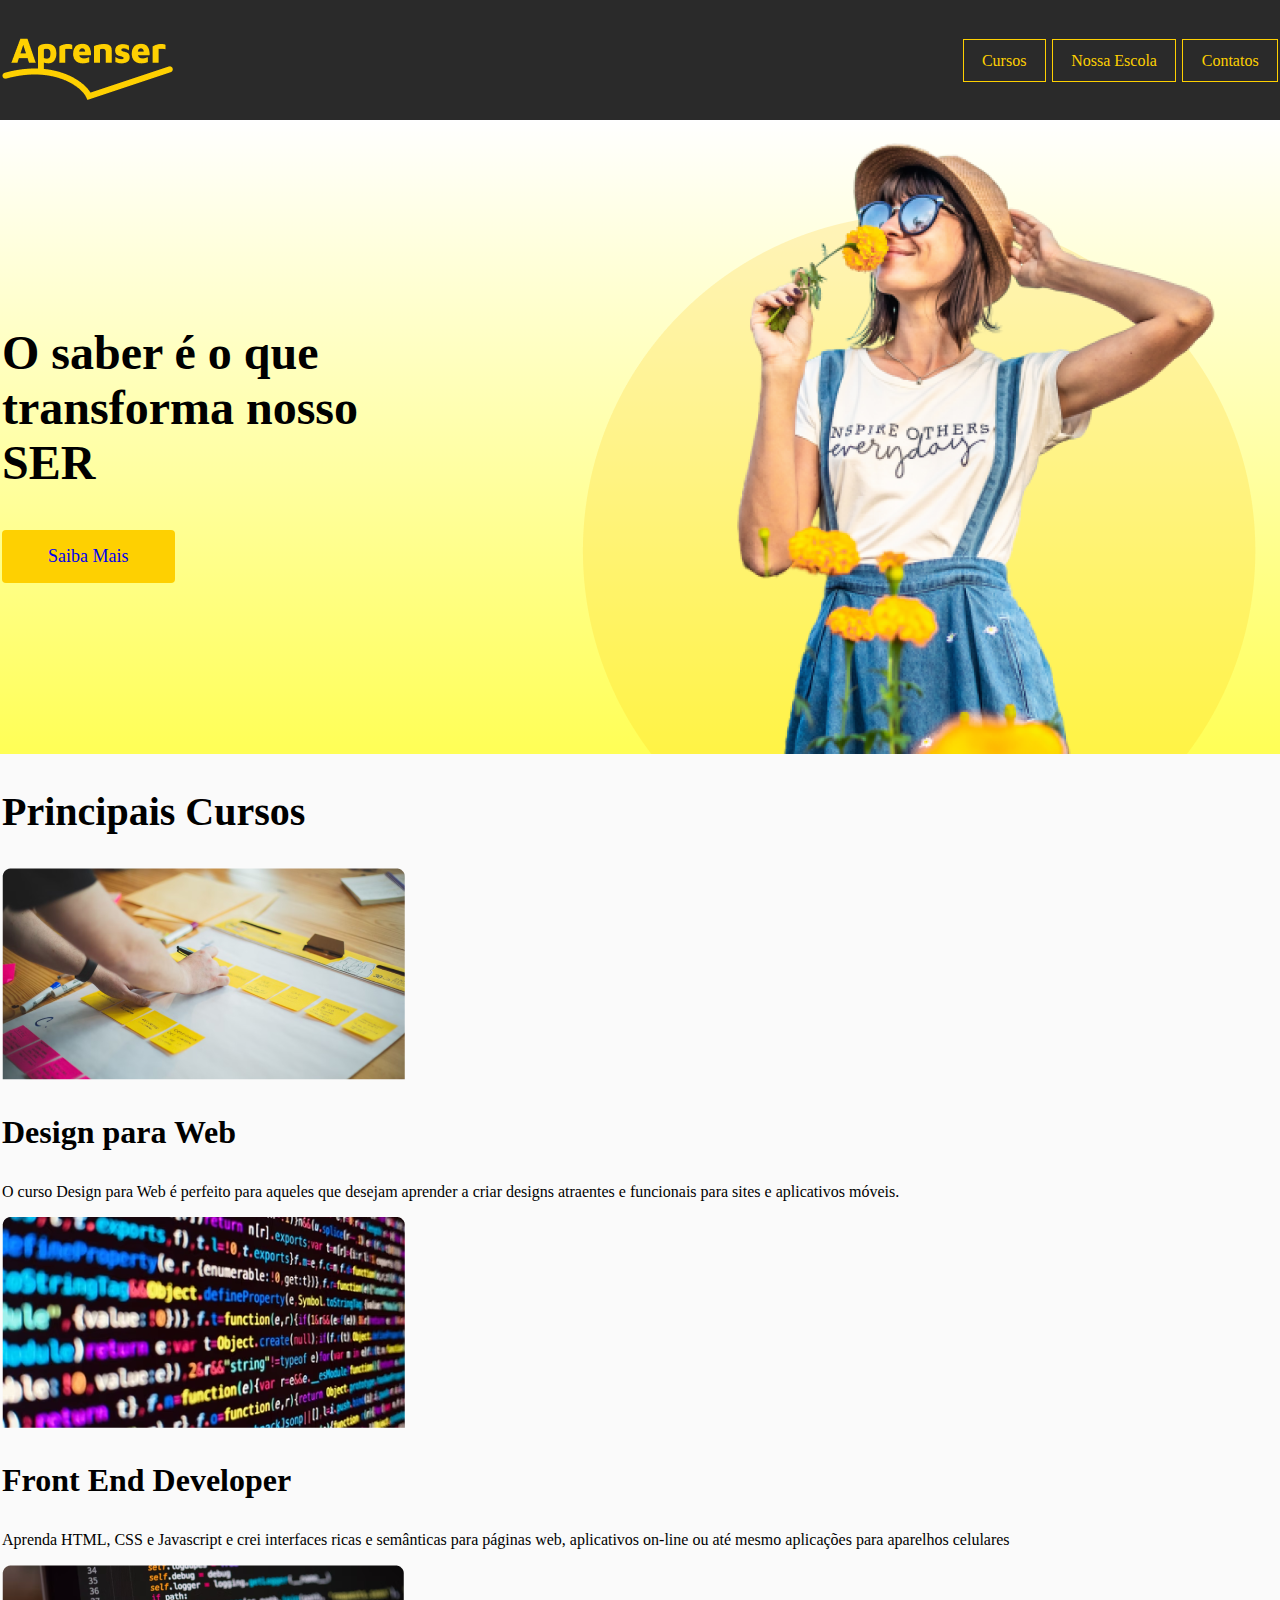
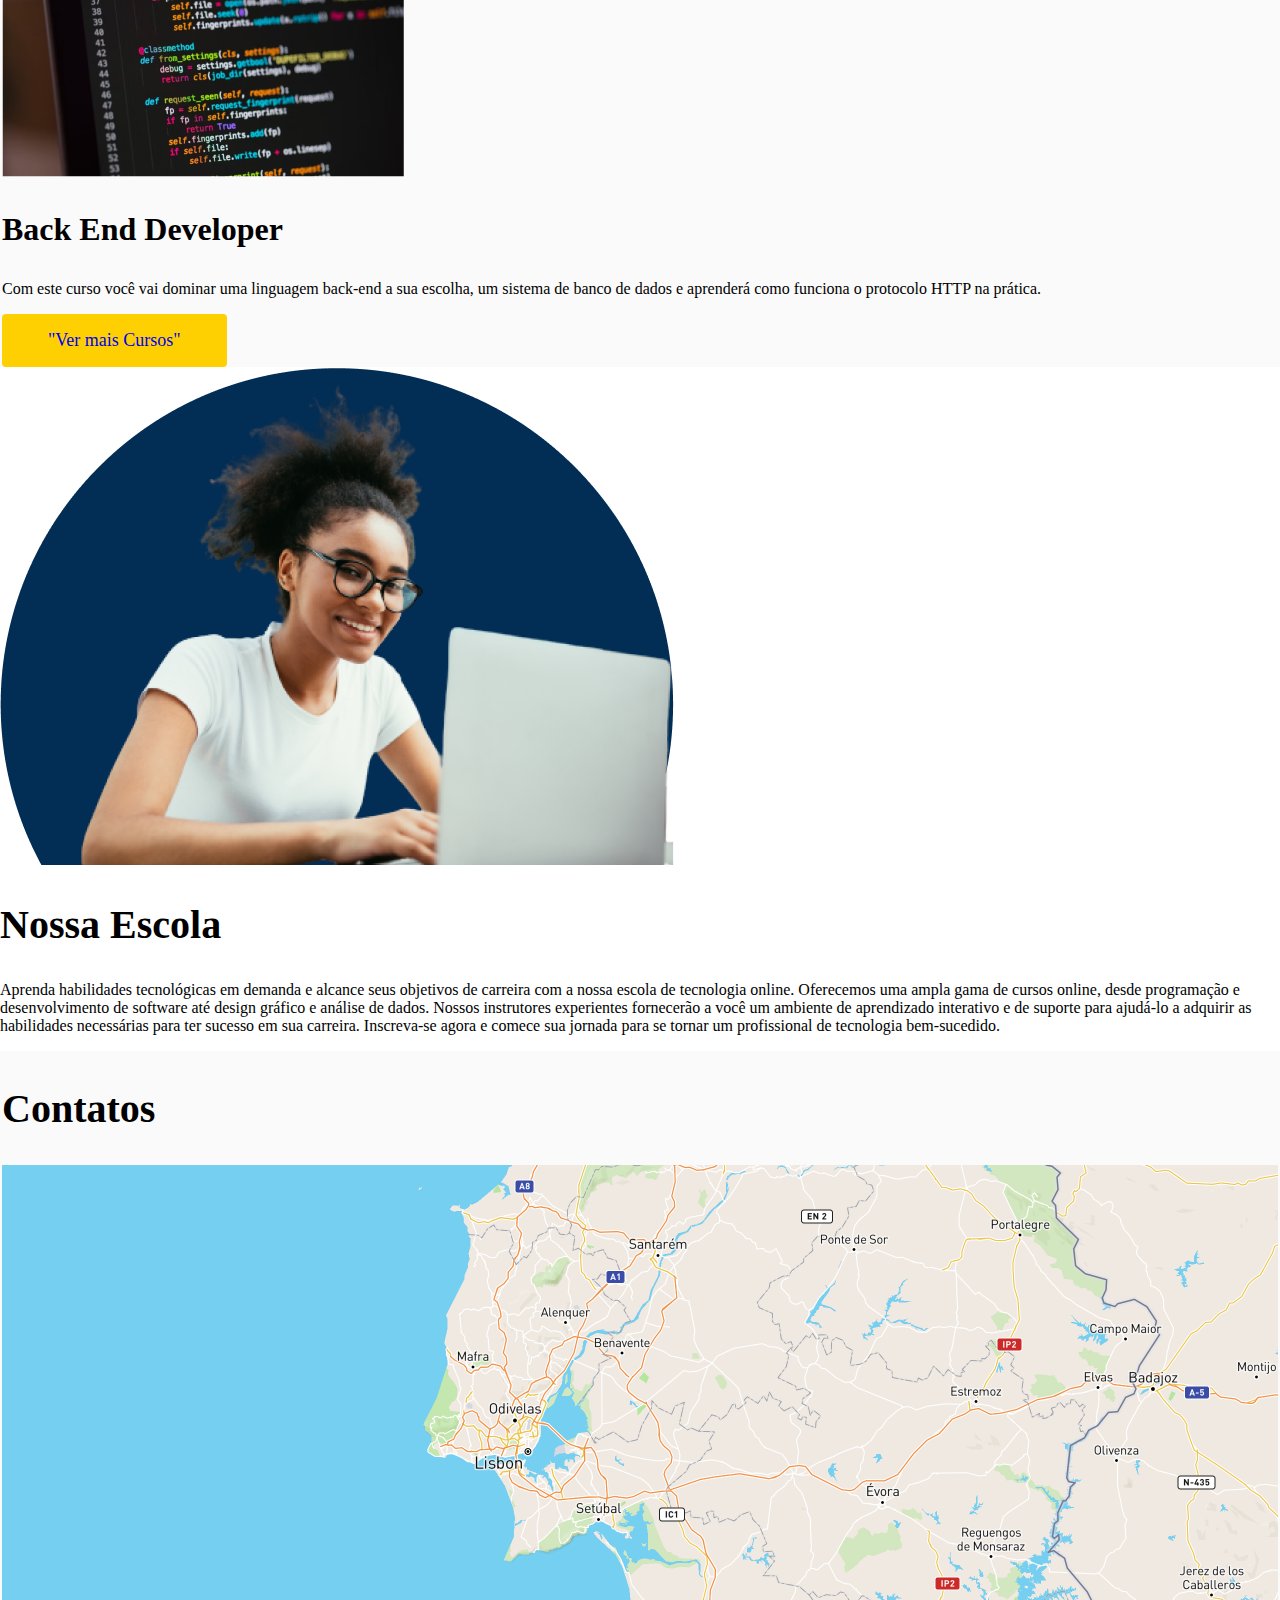
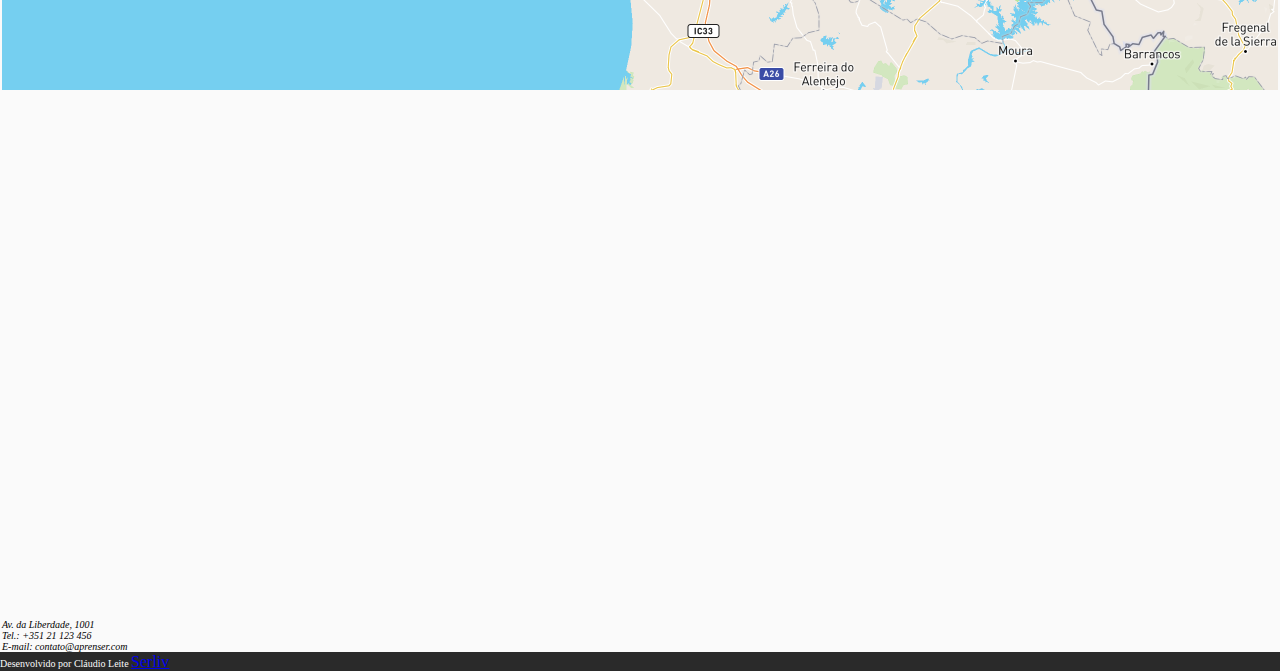
==== index.html @ f1c5fdc3 ":sparkles: initial commit" ====
<!DOCTYPE html>
<html lang="en">

    <head>
        <meta charset="UTF-8">
        <title>Projeto Aprenser</title>
        <link rel="stylesheet" href="CSS/normalize.css">

        <link rel="preconnect" href="https://fonts.googleapis.com"> <!--Busca por fontes novas dentro das fontes do google-->
        <link rel="preconnect" href="https://fonts.gstatic.com" crossorigin>
        <link href="https://fonts.googleapis.com/css2?famuly=intr:wght@400,600&display=swap" rel=" style">
        <link rel="stylesheet" href="CSS/normalize.css"><!--para resetar todo estilo de qualquer navegador (css), em seguida será aplicadao a estilização do nosso projeto-->

        <link rel="stylesheet" href="CSS/estilo.css"> <!--Estilizaçãqo aplicada a qualquer navegador-->
        
    </head>

<body>
    <div class="wrapperContainer wrapperContainer-dark">
        <header class="header container">
            <image src="imagens/logoAprenser.png" alt="Aprenser" ></image>

            <nav class="header_nav"> <!--menu de acesso para o conteúdo da página-->
                <ul>
                    <li><a href="#cursos" >Cursos</a></li>
                    <li><a href="#escola" >Nossa Escola</a></li>
                    <li><a href="#contatos" >Contatos</a></li>
                </ul>
            </nav>

        </header>
    </div>

    <div class="wrapperContainer wrapperContainer-hero">
        <section class="container heroBanner">
            <div class=" header_content">
            <h1 class="hero_title">O saber é o que transforma nosso <span class="upper">ser</span> </h1>
            <a href="#" class="btn">Saiba Mais</a>
            </div>
            <img src="imagens/HeroImage.png" alt="Mulher segurando flores">
        </section>
    </div>

    <div class="wrapperContainer wrapperContainer-light">

        <section id="cursos" class="cursos container">
            <h2> Principais Cursos</h2>
            <div class="cursosContainer">

                <article class="curso_card">
                    <img src="imagens/curso-design.png" alt="Curso design">
                    <div class = "cursos_card_container">
                        <h3>Design para Web</h3>
                        <p>O curso Design para Web é perfeito para aqueles que desejam aprender a criar designs atraentes e funcionais para sites e aplicativos móveis.</p>
                    </div>
                </article>

                <article class="curso_card">
                    <img src="imagens/curso-design-1.png" alt="Curso front End">
                    <div class = "cursos_card_container">
                        <h3>Front End Developer</h3>
                        <p>Aprenda HTML, CSS e Javascript e crei interfaces ricas e semânticas para páginas web, aplicativos on-line ou até mesmo aplicações para aparelhos celulares</p>
                    </div>
                </article>

                <article class="curso_card">
                    <img src="imagens/curso-design-2.png" alt="Curso back end">
                    <div class = "cursos_card_container">
                        <h3>Back End Developer</h3>
                        <p>Com este curso você vai dominar uma linguagem back-end a sua escolha, um sistema de banco de dados e aprenderá como funciona o protocolo HTTP na prática.</p>
                    </div>
                </article>
                <a href="#" class= "btn"> "Ver mais Cursos"</a>
            </div>

        </section>

    </div>
    <div class="wrapperContainer wrapperContainner-dark2">
        <section class="containner" id = "escola">
            <img src="imagens/nossa-escola.png" alt="Mulher Jovem Feliz">
            <h2>Nossa Escola</h2>
            <p>Aprenda habilidades tecnológicas em demanda e alcance seus objetivos de carreira com a nossa escola de tecnologia online. Oferecemos uma ampla gama de cursos online, desde programação e desenvolvimento de software até design gráfico e análise de dados. Nossos instrutores experientes fornecerão a você um ambiente de aprendizado interativo e de suporte para ajudá-lo a adquirir as habilidades necessárias para ter sucesso em sua carreira. Inscreva-se agora e comece sua jornada para se tornar um profissional de tecnologia bem-sucedido.</p>
        </section>
    </div>

    <div class="wrapperContainer wrapperContainer-light">
        <section class="container" id="contatos">
            <h2>Contatos</h2>
            <img src="imagens/map.png" alt=""><!--imagem foi removida?-->
            <iframe src="https://bis2bis.com.br/" frameborder="0" width="100%" height="525" style="border: 0;" allowfullscreen loading="lazy" referrerpolicy="no-referrer-when-dowgrade"></iframe>
            <address>
                Av. da Liberdade, 1001<br>
                Tel.: +351 21 123 456<br>
                E-mail: contato@aprenser.com</address>
        </section>
    </div>
    <div class="wrapperContainer wrapperContainer-dark">
        <footer>Desenvolvido por Cláudio Leite <a href="https:/serliv.com">Serliv</a></footer>

    </div>
</body>
</html>
---- CSS/estilo.css ----
:root{
    --primary-color: #fed001;
}

html{
    /*font-size: 62.5%;
    font-family: 'inter', sanserif;
    font-weight: 400;*/
    font: 400 62.5% 'Inter', san-serif;
}

p, 
a{ /*formatanto parágrafos e links*/
    font-size: 1.6rem;
}

h1{
    font-size: 4.8rem;
}

h2{
    font-size: 4rem;
}


h3{
    font-size: 3.2rem;
}

nav a{
    color: inherit;
}

.upper{
    text-transform:uppercase;
}

.btn{/*conceito de classe aplicado ao botão saiba mais*/
    background-color: var(--primary-color);
    border-radius: 4px;
    font-size: 1.8rem;
    text-decoration: none;
    padding: 1.6rem 4.6rem;
    display: inline-block;
}

.wrapperContainer{
    padding-top: 1px;
}

.wrapperContainer-dark{
    background-color: #2a2a2a;
    color: #fafafa;
}

.wrapperContainer{
    padding-top: 1px;

}


.wrapperContainer-light{
    background-color: #fafafa;
}

.wrapperContainer-dark2{
    background-color: #003464;
    color: #fafafa;
}

.container {
    max-width: 127.6rem; /*1.6 equivale a 1px na tela / medida relativa a pixels na tela*/
    margin: auto; 

}

.header{
    display: flex;
    justify-content: space-between;
    align-items: center;
    color: var(--primary-color);
    padding: 2rem 0;
}

.header_nav a{
    padding: .75em 1.15em;/*1 em equivale a 16px*/
    border: solid 1px;
    text-decoration: none;
}

.header_nav ul{
    display: flex;
    gap: .6rem;
    list-style-type: none;
}

.header_nav a:hover{
    background-color: black;
}

.wrapperContainer-hero{/*no css uma função inicia com abertura e fechamento de parêntese*/
    background-image: linear-gradient(transparent, rgb(255, 255, 86));
}

.heroBanner {
    display: flex;
    justify-content: space-between;
    align-items: center;
    gap: 20rem;
}

.hero_title{
    margin-bottom: 4rem;

}
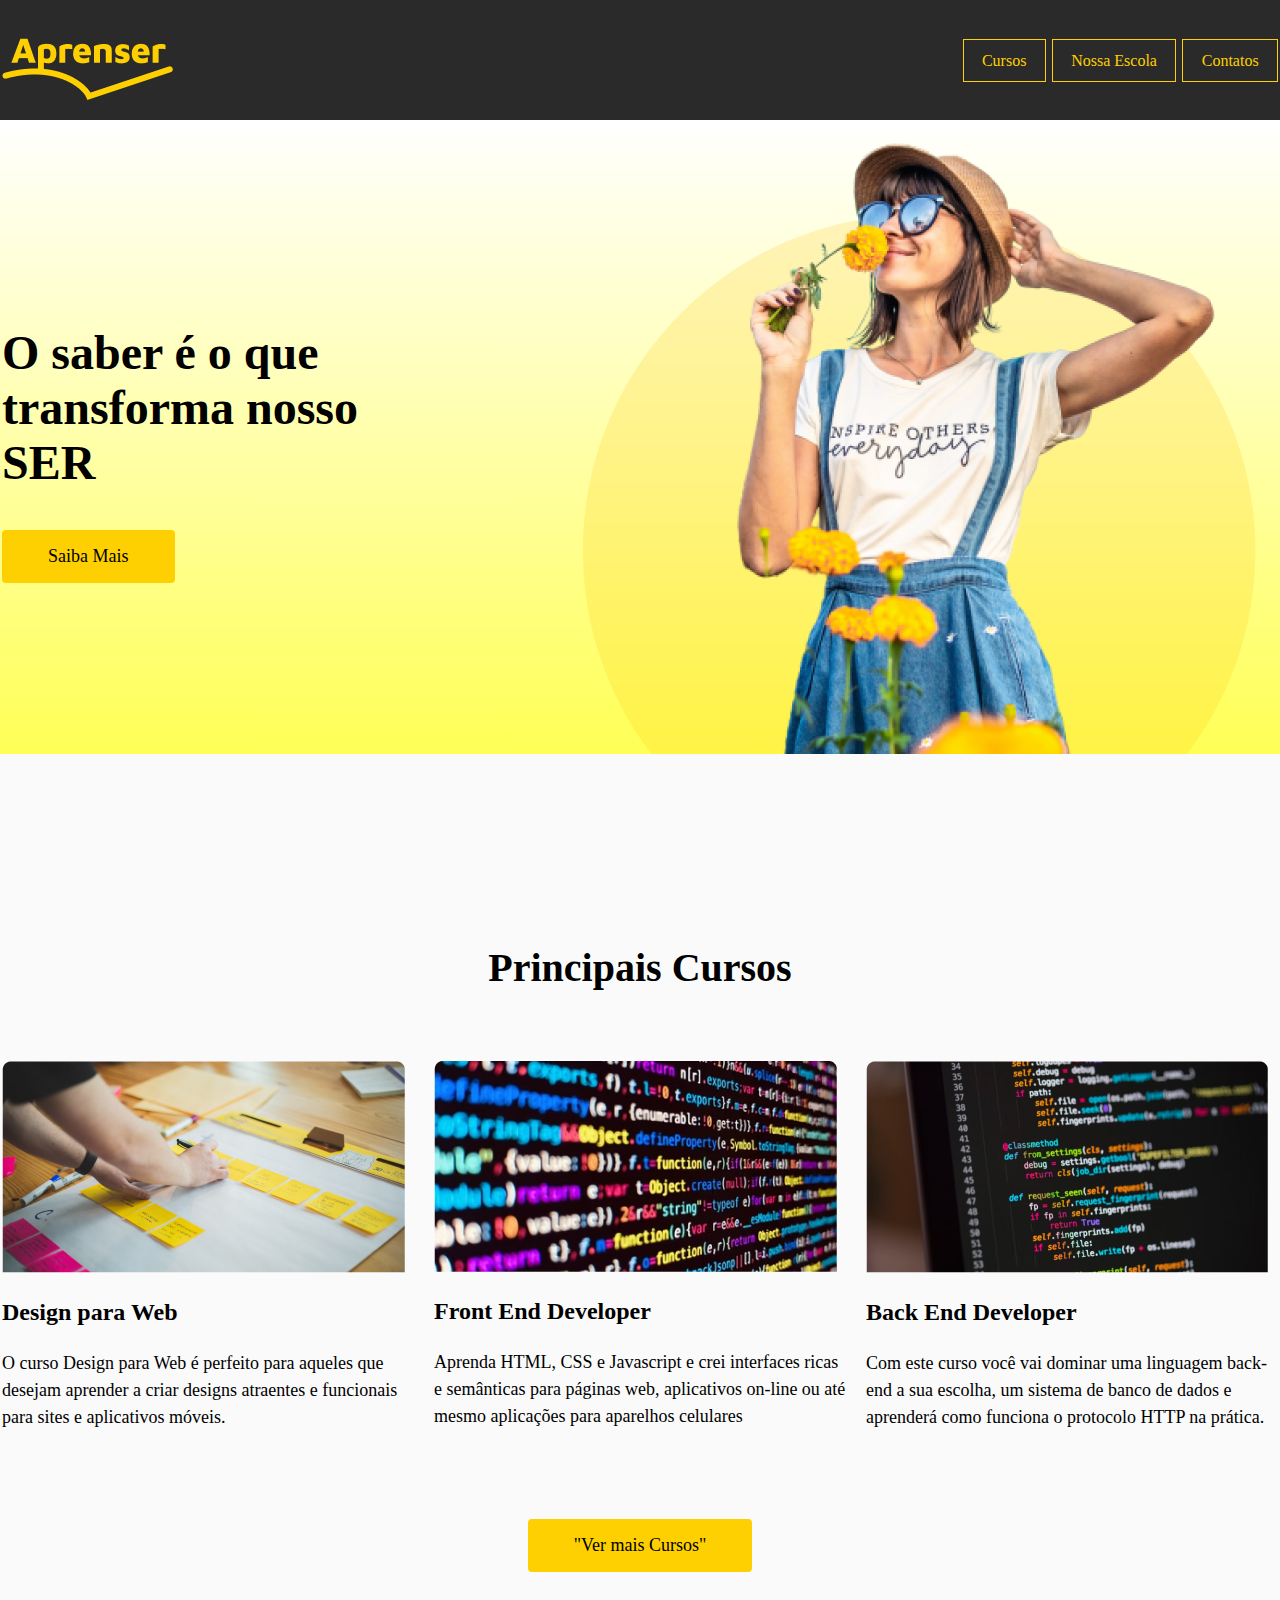
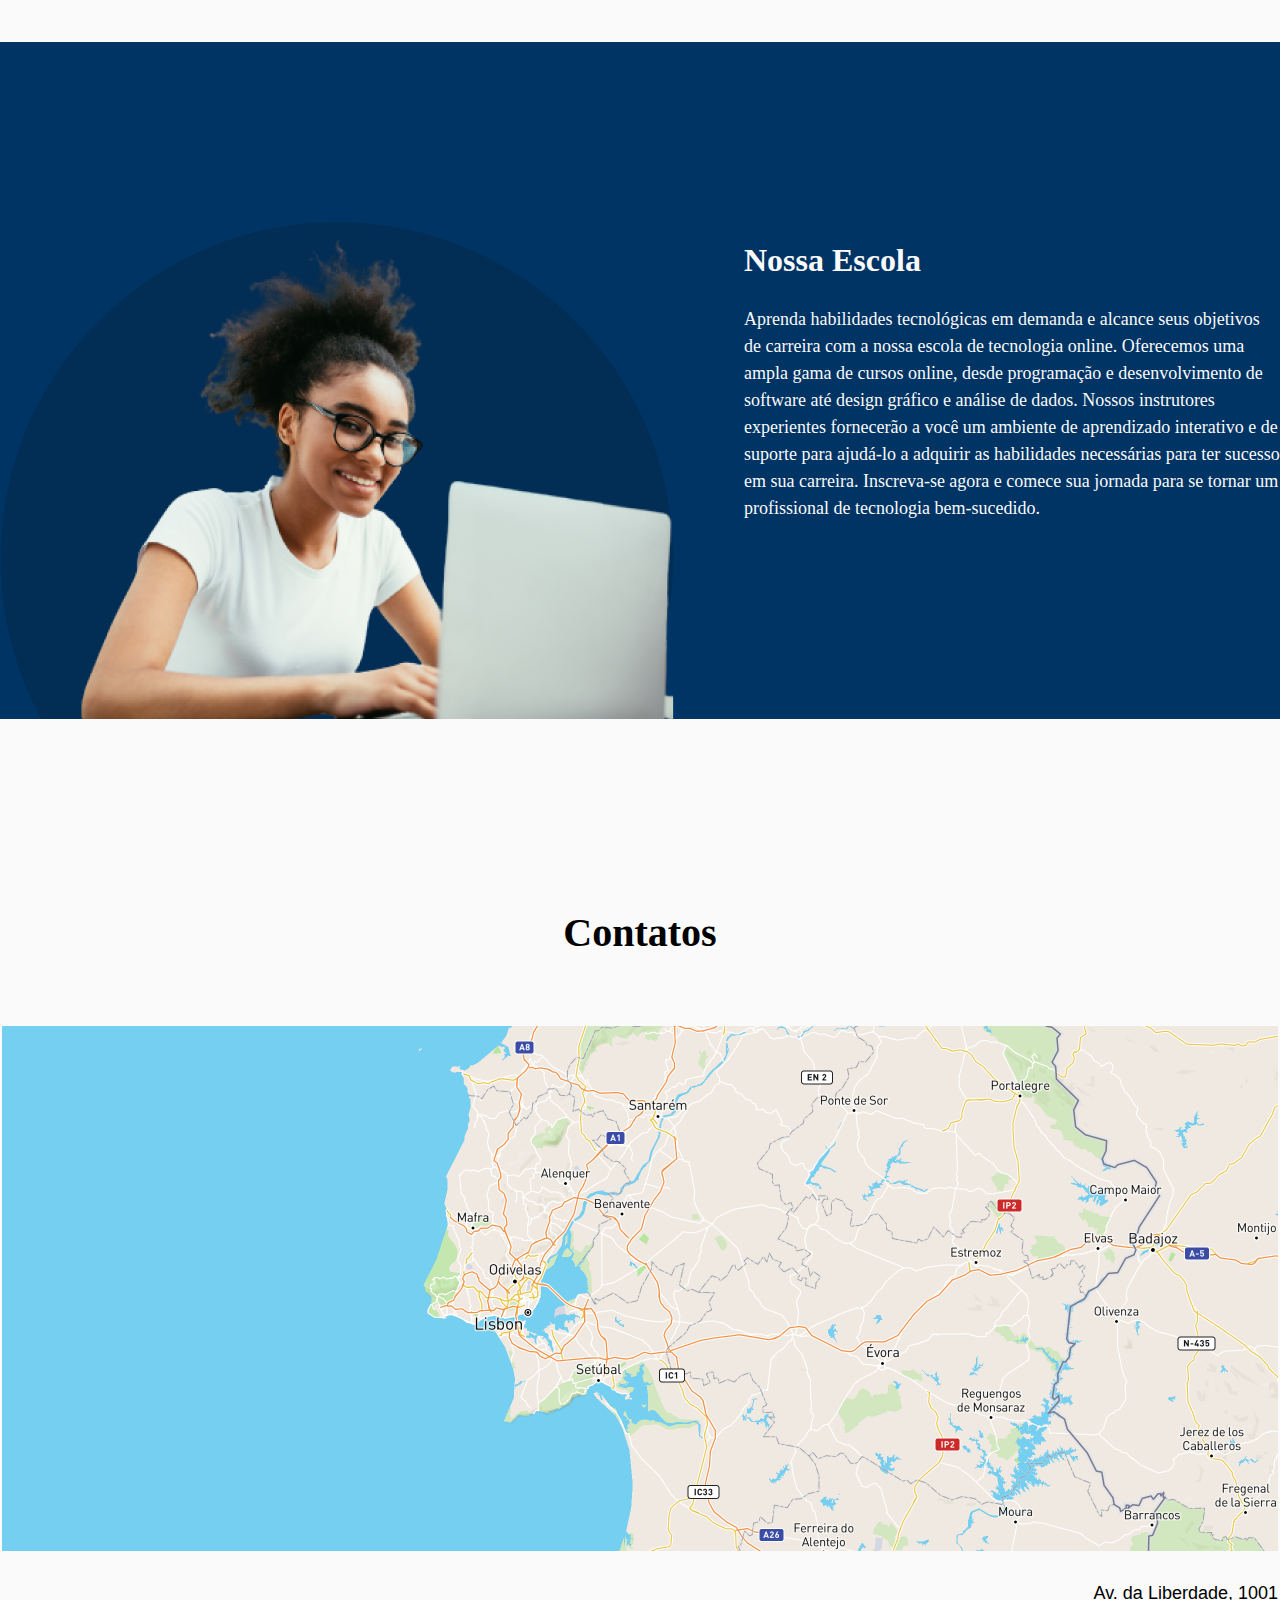
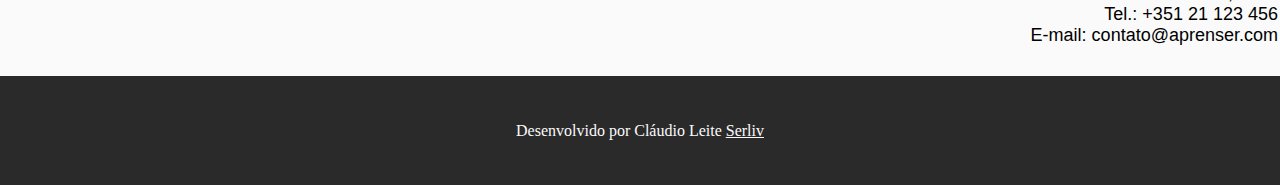
==== commit ce3d747c: "Projeto_Final" ====
--- a/index.html
+++ b/index.html
@@ -16,7 +16,7 @@
     </head>
 
 <body>
-    <div class="wrapperContainer wrapperContainer-dark">
+    <div class="wrapperContainer wrapperContainer-dark wrapperContainer-fixed">
         <header class="header container">
             <image src="imagens/logoAprenser.png" alt="Aprenser" ></image>
 
@@ -34,17 +34,16 @@
     <div class="wrapperContainer wrapperContainer-hero">
         <section class="container heroBanner">
             <div class=" header_content">
-            <h1 class="hero_title">O saber é o que transforma nosso <span class="upper">ser</span> </h1>
-            <a href="#" class="btn">Saiba Mais</a>
+                <h1 class="hero_title">O saber é o que transforma nosso <span class="upper">ser</span> </h1>
+                <a href="#" class="btn">Saiba Mais</a>
             </div>
             <img src="imagens/HeroImage.png" alt="Mulher segurando flores">
         </section>
     </div>
 
-    <div class="wrapperContainer wrapperContainer-light">
-
-        <section id="cursos" class="cursos container">
-            <h2> Principais Cursos</h2>
+    <div class="wrapperContainer wrapperContainer-light wrapperContainer-padded" id="cursos" >
+        <section class="cursos container">
+            <h2 class="section_title"> Principais Cursos</h2>
             <div class="cursosContainer">
 
                 <article class="curso_card">
@@ -70,34 +69,35 @@
                         <p>Com este curso você vai dominar uma linguagem back-end a sua escolha, um sistema de banco de dados e aprenderá como funciona o protocolo HTTP na prática.</p>
                     </div>
                 </article>
-                <a href="#" class= "btn"> "Ver mais Cursos"</a>
             </div>
-
+            <a href="#" class= "btn section_btn"> "Ver mais Cursos"</a>
         </section>
-
     </div>
-    <div class="wrapperContainer wrapperContainner-dark2">
-        <section class="containner" id = "escola">
+    <div class="wrapperContainer wrapperContainer-dark2 wrapperContainer-padded" id = "escola">
+        <section class="containner escola" >
             <img src="imagens/nossa-escola.png" alt="Mulher Jovem Feliz">
-            <h2>Nossa Escola</h2>
-            <p>Aprenda habilidades tecnológicas em demanda e alcance seus objetivos de carreira com a nossa escola de tecnologia online. Oferecemos uma ampla gama de cursos online, desde programação e desenvolvimento de software até design gráfico e análise de dados. Nossos instrutores experientes fornecerão a você um ambiente de aprendizado interativo e de suporte para ajudá-lo a adquirir as habilidades necessárias para ter sucesso em sua carreira. Inscreva-se agora e comece sua jornada para se tornar um profissional de tecnologia bem-sucedido.</p>
+            <div class="escola_content">
+                <h2 class="escola_title">Nossa Escola</h2>
+                <p>Aprenda habilidades tecnológicas em demanda e alcance seus objetivos de carreira com a nossa escola de tecnologia online. Oferecemos uma ampla gama de cursos online, desde programação e desenvolvimento de software até design gráfico e análise de dados. Nossos instrutores experientes fornecerão a você um ambiente de aprendizado interativo e de suporte para ajudá-lo a adquirir as habilidades necessárias para ter sucesso em sua carreira. Inscreva-se agora e comece sua jornada para se tornar um profissional de tecnologia bem-sucedido.</p>
+            </div>
         </section>
     </div>
 
-    <div class="wrapperContainer wrapperContainer-light">
-        <section class="container" id="contatos">
-            <h2>Contatos</h2>
-            <img src="imagens/map.png" alt=""><!--imagem foi removida?-->
-            <iframe src="https://bis2bis.com.br/" frameborder="0" width="100%" height="525" style="border: 0;" allowfullscreen loading="lazy" referrerpolicy="no-referrer-when-dowgrade"></iframe>
-            <address>
+    <div class="wrapperContainer wrapperContainer-light wrapperContainer-padded" id="contatos">
+        <section class="container" >
+            <h2 class="section_title">Contatos</h2>
+
+            <!--<img src="imagens/map.png" alt="">imagem foi removida, esta logo abaixo pois indexar com a bis2bis não foi possivel. Alguns sites não oferecem essa opção.-->
+            <iframe src="imagens/map.png" frameborder="0" width="100%" height="525" style="border: 0;" allowfullscreen=""" loading="lazy" referrerpolicy="no-referrer-when-dowgrade"></iframe>
+            <address class="contatos_address">
                 Av. da Liberdade, 1001<br>
                 Tel.: +351 21 123 456<br>
                 E-mail: contato@aprenser.com</address>
         </section>
     </div>
+
     <div class="wrapperContainer wrapperContainer-dark">
-        <footer>Desenvolvido por Cláudio Leite <a href="https:/serliv.com">Serliv</a></footer>
-
+        <footer class="footer">Desenvolvido por Cláudio Leite <a href="https:/serliv.com">Serliv</a></footer>
     </div>
 </body>
 </html>
--- a/CSS/estilo.css
+++ b/CSS/estilo.css
@@ -13,6 +13,8 @@
 a{ /*formatanto parágrafos e links*/
     font-size: 1.6rem;
 }
+
+
 
 h1{
     font-size: 4.8rem;
@@ -42,6 +44,7 @@
     text-decoration: none;
     padding: 1.6rem 4.6rem;
     display: inline-block;
+    color: inherit;
 }
 
 .wrapperContainer{
@@ -49,29 +52,45 @@
 }
 
 .wrapperContainer-dark{
+    text-align: center;
     background-color: #2a2a2a;
     color: #fafafa;
 }
 
-.wrapperContainer{
-    padding-top: 1px;
-
-}
-
-
 .wrapperContainer-light{
     background-color: #fafafa;
 }
 
-.wrapperContainer-dark2{
+.wrapperContainer-dark2{/*container da escola*/
     background-color: #003464;
     color: #fafafa;
+}
+
+.wrapperContainer-fixed{/*fixando o container no topo*/
+    position: sticky;/*esse padrão é uma mescla entre positio static, que é o padrão, e o position fixed*/
+    width: 100%;
+    top: 0;
+    left: 0;
+}
+
+.cursos_card_content{
+    padding: 1rem;
 }
 
 .container {
     max-width: 127.6rem; /*1.6 equivale a 1px na tela / medida relativa a pixels na tela*/
     margin: auto; 
 
+}
+
+.section_title{
+    padding: 7.0rem; /*inserindo 35 pixels para cima e 35 px para baixo*/
+    text-align: center;
+    margin: 0;
+}
+
+.section_btn{
+    margin: 7.0rem 0;
 }
 
 .header{
@@ -102,6 +121,10 @@
     background-image: linear-gradient(transparent, rgb(255, 255, 86));
 }
 
+.wrapperContainer-padded{
+    padding-top: 12rem;
+}
+
 .heroBanner {
     display: flex;
     justify-content: space-between;
@@ -111,5 +134,88 @@
 
 .hero_title{
     margin-bottom: 4rem;
-
+}
+
+.heroBanner{
+    display: flex;
+    justify-content: space-between; /**/
+    align-items: center;
+}
+
+.hero_title{
+    margin-bottom: 4rem;
+}
+
+.cursos{
+    text-align: center;
+}
+
+.cursosContainer{/*Container com display flexível*/
+    display: flex;
+    text-align: left;/*Conteúdo ficará alinhado a esquerda*/
+    gap: 2rem;
+}
+
+.curso_card{
+    /*border: 1px solid #949494;
+    border-radius: 10px;
+    overflow: hidden;
+    flex-grow: 1;/*quanto o elemento pode aumentar
+    flex-shrink: 1;qual a proporção de diminuição do elemento
+    flex-basis: 0;Largura hipotética, 
+    /*flex: 1; pode-se usar os 3 elementos acima ou a instrução direta, separação das imagens dentro do container*/
+}
+
+.curso_card {
+    display: block;
+    width: 100%;
+}
+
+.curso_card h3{
+    font-size: 2.4rem;/*alterando a fonte do texto de chamada*/
+}
+
+.curso_card p{
+    font-size: 1.8rem;/*alterando a fonte do texto */
+    line-height: 1.5;
+}
+
+.curso_card_content{
+    padding: 1rem 1.25rem;
+    border: 1px solid #ccc;
+    border-radius: 0 0 8px 8px;/*bora em cima esquerda, emcima direita, em baixo direita, em baixo esquerda */
+    border-top: transparent;
+}
+
+.escola{
+    display: flex;
+    gap: 7rem;
+    padding-top: 6rem;
+
+}
+
+.escola_title{
+    font-size: 3.2rem;
+    margin-top: 2rem;
+}
+
+.escola p{
+    font-size: 1.8rem;
+    line-height: 1.5;
+}
+
+.contatos_address{
+    text-align: right;
+    font: 400 1.8rem "Inter", sans-serif;
+    padding: 3rem 0;
+}
+
+.footer{
+    font-size: 1.6rem;
+    text-align: center;
+    padding: 4.5rem;
+}
+
+.footer a{
+    color: inherit;
 }